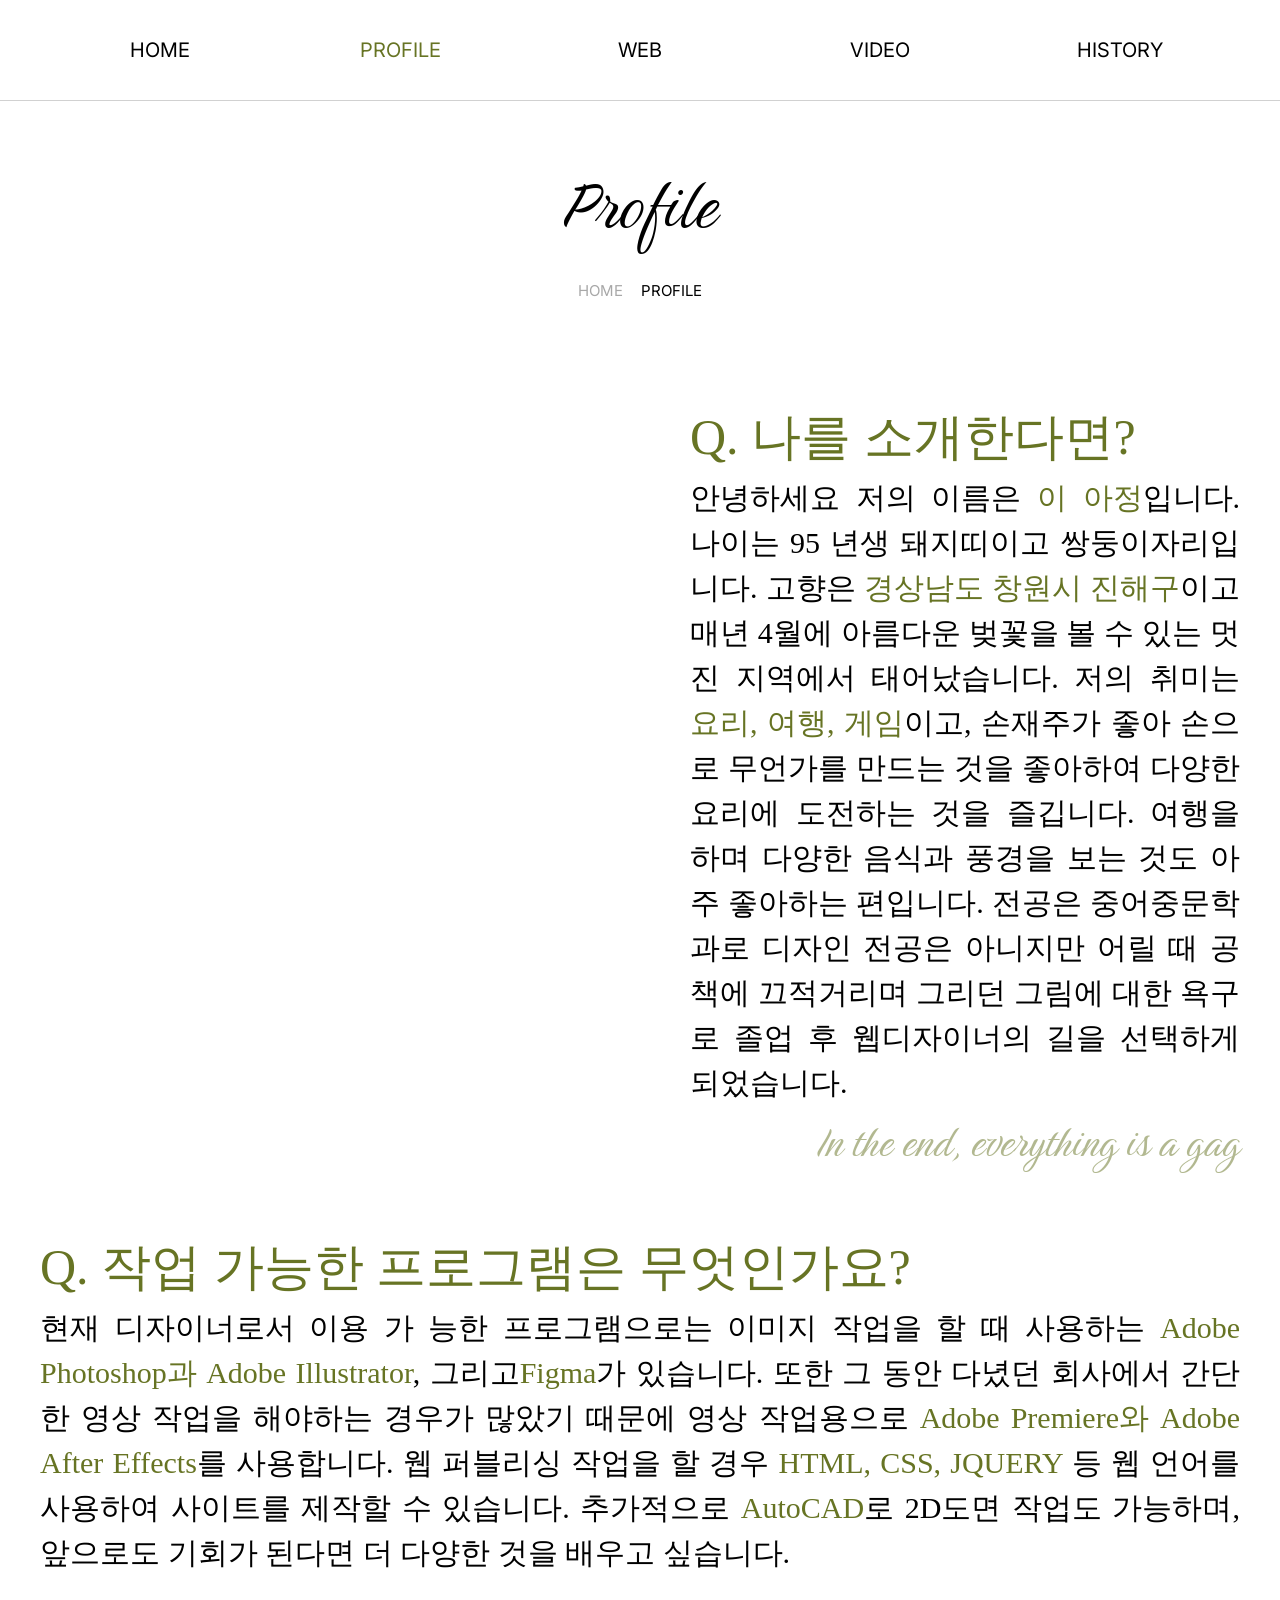
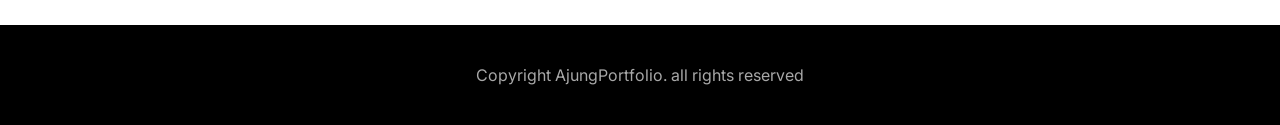
==== index.html @ 87594f95 "second commit" ====
<!DOCTYPE html>
<html lang="ko">

<head>
    <title>Ajung's portfolio_subpage</title>
    <meta charset="UTF-8">
    <meta name="viewport" content="width=device-width, initial-scale=1.0">

    <link rel="stylesheet" type="text/css" href="sub.css" />
    <link rel="stylesheet" href="slick/slick.css" />
    <link rel="stylesheet" href="slick/slick-theme.css" />

    <script src="jquery-3.6.3.min.js"></script>
    <script src="slick/slick.min.js"></script>
    <script src="main_js.js"></script>
</head>

<body>
    <header>
        <div class="sub_menu_wrap">
            <ul class="menu_bar">
                <li><a href="">HOME</a></li>
                <li class="on"><a href="">PROFILE</a></li>
                <li><a href="">WEB</a></li>
                <li><a href="">VIDEO</a></li>
                <li><a href="">HISTORY</a>
                    <ul class="sub_menu">
                        <li><a href="">Image</a></li>
                        <li><a href="">Web</a></li>
                        <li><a href="">History</a></li>
                    </ul>
                </li>
            </ul>
        </div>
    </header>
    <section>
        <div class="contents">
            <h1 class="sub_title">Profile</h1>
            <div class="location">
                <div class="location_home">
                    <a href="">HOME</a>
                </div>
                <div class="location_arrow"></div>
                <div class="location_tit">
                    <a href="">PROFILE</a>
                </div>
            </div>
            <div class="profile_content">
                <div class="profile_img"></div>
                <p><span class="profile_que">Q. 나를 소개한다면?</span><br>안녕하세요 저의 이름은 <span class="txt_green">이 아정</span>입니다. 나이는 95
                    년생 돼지띠이고 쌍둥이자리입니다. 고향은 <span class="txt_green">경상남도 창원시 진해구</span>이고 매년 4월에 아름다운 벚꽃을 볼 수 있는 멋진 지역에서 태어났습니다. 저의 취미는 <span class="txt_green">요리, 여행, 게임</span>이고, 손재주가 좋아 손으로 무언가를 만드는 것을 좋아하여 다양한 요리에 도전하는 것을 즐깁니다. 여행을 하며 다양한 음식과 풍경을 보는 것도 아주 좋아하는 편입니다. 전공은 중어중문학과로 디자인 전공은 아니지만 어릴 때 공책에 끄적거리며 그리던 그림에 대한 욕구로 졸업 후 웹디자이너의 길을 선택하게 되었습니다.<span class="cursive txt_green">In the end, everything is a gag</span></p>
            </div>
            <div class="profile_content">
                <p><span class="profile_que">Q. 작업 가능한 프로그램은 무엇인가요?</span><br>현재 디자이너로서 이용 가 능한 프로그램으로는 이미지 작업을 할 때 사용하는 <span class="txt_green">Adobe Photoshop과 Adobe Illustrator</span>, 그리고<span class="txt_green">Figma</span>가 있습니다. 또한 그 동안 다녔던 회사에서 간단한 영상 작업을 해야하는 경우가 많았기 때문에 영상 작업용으로 <span class="txt_green">Adobe Premiere와 Adobe After Effects</span>를 사용합니다. 웹 퍼블리싱 작업을 할 경우 <span class="txt_green">HTML, CSS, JQUERY</span> 등 웹 언어를 사용하여 사이트를 제작할 수 있습니다. 추가적으로 <span class="txt_green">AutoCAD</span>로 2D도면 작업도 가능하며, 앞으로도 기회가 된다면 더 다양한 것을 배우고 싶습니다.</p>
            </div>
        </div>
    </section>
    <footer>Copyright AjungPortfolio. all rights reserved</footer>
</body>

</html>
---- sub.css ----
@import url('https://fonts.googleapis.com/css2?family=Inter:wght@100;200;300;400;500;600;700;800;900&display=swap');
@import url('https://webfontworld.github.io/Cafe24Oneprettynight/Cafe24Oneprettynight.css');
@import url('https://fonts.googleapis.com/css2?family=Birthstone&display=swap');

*{margin: 0;padding: 0;}
ul,li{list-style: none;}
a{text-decoration: none;display: inline-block;color: #000;}
img{border: 0;}
body{font-family: "Inter";background: url(img/illust/sub_bg.png);text-align: center;}

/*scroll bar*/
body::-webkit-scrollbar {width: 5px;  /* 스크롤바의 너비 */}
body::-webkit-scrollbar-thumb {height: 30%; /* 스크롤바의 길이 */background: #677424; /* 스크롤바의 색상 */border-radius: 10px;}
body::-webkit-scrollbar-track {background: rgba(235, 240, 222);  /*스크롤바 뒷 배경 색상*/}

header{width: 100%;height: 100px;border-bottom: 0.5px solid #d1d1d1;text-align: center;background: #fff;}
header>.sub_menu_wrap{width: 1200px;height: 100%;line-height: 100px; display: inline-block;}
header>.sub_menu_wrap>.menu_bar>li{float: left;position: relative;}
header>.sub_menu_wrap>.menu_bar>li>a{width: 240px;height: 100px;color: #000;font-size: 20px;}
header>.sub_menu_wrap>.menu_bar>li>a:hover{font-weight: 400;color: #677424;}
header>.sub_menu_wrap>.menu_bar>.on>a{font-weight: 400;color: #677424;}

header>.sub_menu_wrap>.menu_bar>li>.sub_menu{position: absolute; width: 240px;border-radius: 30px;box-shadow: 10px 10px 8px #eee;transition-duration: 0.3s;background: #fff;display: none;}
header>.sub_menu_wrap>.menu_bar>li>.sub_menu>li{height: 60px;line-height: 60px;}
header>.sub_menu_wrap>.menu_bar>li>.sub_menu>li>a{line-height: 0;padding: 15px 0;}
header>.sub_menu_wrap>.menu_bar>li>.sub_menu>li>a:hover{border-bottom: 1px solid #000;}
header>.sub_menu_wrap>.menu_bar>li:nth-child(5)>a:hover ~ .sub_menu{display: block;}
header>.sub_menu_wrap>.menu_bar>li>.sub_menu:hover{display: block;}


section>.contents{width: 1200px;height: 100%; display: inline-block;}
section>.contents>.sub_title{font-family: 'Birthstone', cursive;font-size: 80px;font-weight: 400;margin-top: 50px;}
section>.contents>.location{margin: 20px 0 100px 0;}
section>.contents>.location>div{display: inline-block;font-size: 15px;}
section>.contents>.location>.location_home>a{color: #a8a8a8;}
section>.contents>.location>.location_arrow{width: 10px; height: 10px;background: url(img/illust/location_arrow.png) no-repeat;background-size: contain;background-position: center;}

section>.contents>.profile_content{width: 100%;height: 780px;position: relative;}
section>.contents>.profile_content>.profile_img{width: 600px;height: 780px;background:url(img/photo/sub_profile_img.png) no-repeat;background-size: cover;float: left;}
section>.contents>.profile_content>p{width: 600px;font-family: "Cafe24Oneprettynight";float: left;text-align: justify;font-size: 30px;line-height: 1.5;}
section>.contents>.profile_content>p:nth-child(2){padding-left: 50px;box-sizing: border-box;}
section>.contents>.profile_content>p>.profile_que{font-size: 50px;color: #677424;font-family: "Cafe24Oneprettynight";}

.txt_green{color:#677424;}
.cursive{font-family: 'Birthstone', cursive;font-size: 50px;}

section>.contents>.profile_content:nth-child(3)>p>.cursive{position: absolute;bottom: 0;right: 0;opacity: 0.5;}
section>.contents>.profile_content:nth-child(4){height: 100%;}
section>.contents>.profile_content:nth-child(4)>p{width: 100%;margin: 50px 0;}





footer{ width: 100%;height: 100px;background: #000;text-align: c
;color: #a8a8a8;line-height: 100px;}
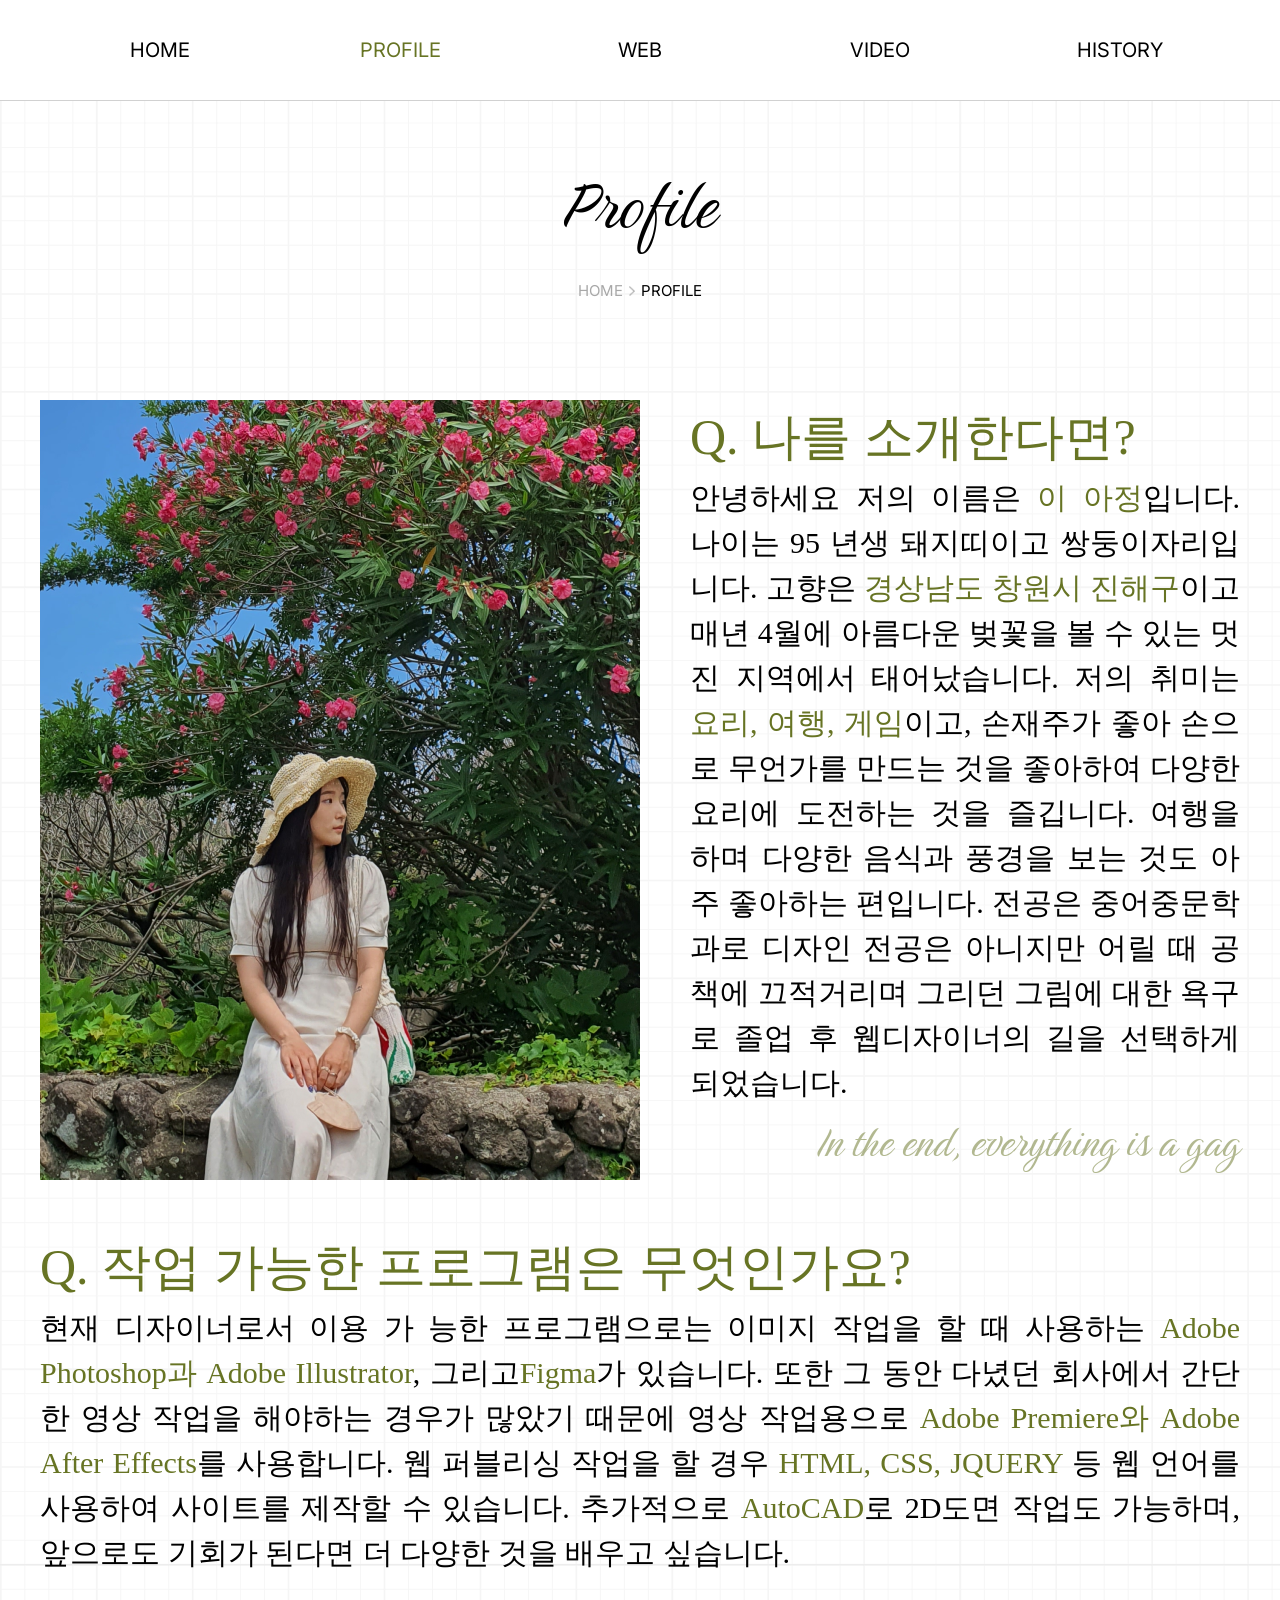
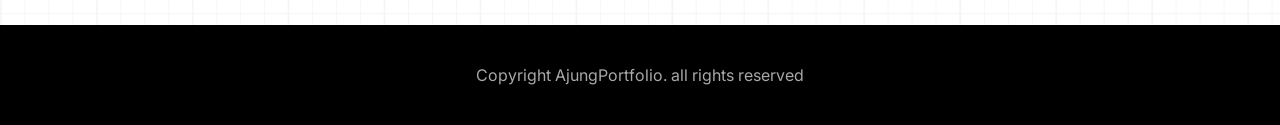
==== commit 24f5d2c8: "Add files via upload" ====
--- a/index.html
+++ b/index.html
@@ -1,61 +1,61 @@
-<!DOCTYPE html>
-<html lang="ko">
-
-<head>
-    <title>Ajung's portfolio_subpage</title>
-    <meta charset="UTF-8">
-    <meta name="viewport" content="width=device-width, initial-scale=1.0">
-
-    <link rel="stylesheet" type="text/css" href="sub.css" />
-    <link rel="stylesheet" href="slick/slick.css" />
-    <link rel="stylesheet" href="slick/slick-theme.css" />
-
-    <script src="jquery-3.6.3.min.js"></script>
-    <script src="slick/slick.min.js"></script>
-    <script src="main_js.js"></script>
-</head>
-
-<body>
-    <header>
-        <div class="sub_menu_wrap">
-            <ul class="menu_bar">
-                <li><a href="">HOME</a></li>
-                <li class="on"><a href="">PROFILE</a></li>
-                <li><a href="">WEB</a></li>
-                <li><a href="">VIDEO</a></li>
-                <li><a href="">HISTORY</a>
-                    <ul class="sub_menu">
-                        <li><a href="">Image</a></li>
-                        <li><a href="">Web</a></li>
-                        <li><a href="">History</a></li>
-                    </ul>
-                </li>
-            </ul>
-        </div>
-    </header>
-    <section>
-        <div class="contents">
-            <h1 class="sub_title">Profile</h1>
-            <div class="location">
-                <div class="location_home">
-                    <a href="">HOME</a>
-                </div>
-                <div class="location_arrow"></div>
-                <div class="location_tit">
-                    <a href="">PROFILE</a>
-                </div>
-            </div>
-            <div class="profile_content">
-                <div class="profile_img"></div>
-                <p><span class="profile_que">Q. 나를 소개한다면?</span><br>안녕하세요 저의 이름은 <span class="txt_green">이 아정</span>입니다. 나이는 95
-                    년생 돼지띠이고 쌍둥이자리입니다. 고향은 <span class="txt_green">경상남도 창원시 진해구</span>이고 매년 4월에 아름다운 벚꽃을 볼 수 있는 멋진 지역에서 태어났습니다. 저의 취미는 <span class="txt_green">요리, 여행, 게임</span>이고, 손재주가 좋아 손으로 무언가를 만드는 것을 좋아하여 다양한 요리에 도전하는 것을 즐깁니다. 여행을 하며 다양한 음식과 풍경을 보는 것도 아주 좋아하는 편입니다. 전공은 중어중문학과로 디자인 전공은 아니지만 어릴 때 공책에 끄적거리며 그리던 그림에 대한 욕구로 졸업 후 웹디자이너의 길을 선택하게 되었습니다.<span class="cursive txt_green">In the end, everything is a gag</span></p>
-            </div>
-            <div class="profile_content">
-                <p><span class="profile_que">Q. 작업 가능한 프로그램은 무엇인가요?</span><br>현재 디자이너로서 이용 가 능한 프로그램으로는 이미지 작업을 할 때 사용하는 <span class="txt_green">Adobe Photoshop과 Adobe Illustrator</span>, 그리고<span class="txt_green">Figma</span>가 있습니다. 또한 그 동안 다녔던 회사에서 간단한 영상 작업을 해야하는 경우가 많았기 때문에 영상 작업용으로 <span class="txt_green">Adobe Premiere와 Adobe After Effects</span>를 사용합니다. 웹 퍼블리싱 작업을 할 경우 <span class="txt_green">HTML, CSS, JQUERY</span> 등 웹 언어를 사용하여 사이트를 제작할 수 있습니다. 추가적으로 <span class="txt_green">AutoCAD</span>로 2D도면 작업도 가능하며, 앞으로도 기회가 된다면 더 다양한 것을 배우고 싶습니다.</p>
-            </div>
-        </div>
-    </section>
-    <footer>Copyright AjungPortfolio. all rights reserved</footer>
-</body>
-
-</html>
+<!DOCTYPE html>
+<html lang="ko">
+
+<head>
+    <title>Ajung's portfolio_subpage</title>
+    <meta charset="UTF-8">
+    <meta name="viewport" content="width=device-width, initial-scale=1.0">
+
+    <link rel="stylesheet" type="text/css" href="sub.css" />
+    <link rel="stylesheet" href="slick/slick.css" />
+    <link rel="stylesheet" href="slick/slick-theme.css" />
+
+    <script src="jquery-3.6.3.min.js"></script>
+    <script src="slick/slick.min.js"></script>
+    <script src="main_js.js"></script>
+</head>
+
+<body>
+    <header>
+        <div class="sub_menu_wrap">
+            <ul class="menu_bar">
+                <li><a href="https://ajungportfolio-main.netlify.app">HOME</a></li>
+                <li class="on"><a href="">PROFILE</a></li>
+                <li><a href="">WEB</a></li>
+                <li><a href="">VIDEO</a></li>
+                <li><a href="">HISTORY</a>
+                    <ul class="sub_menu">
+                        <li><a href="">Image</a></li>
+                        <li><a href="">Web</a></li>
+                        <li><a href="">History</a></li>
+                    </ul>
+                </li>
+            </ul>
+        </div>
+    </header>
+    <section>
+        <div class="contents">
+            <h1 class="sub_title">Profile</h1>
+            <div class="location">
+                <div class="location_home">
+                    <a href="">HOME</a>
+                </div>
+                <div class="location_arrow"></div>
+                <div class="location_tit">
+                    <a href="">PROFILE</a>
+                </div>
+            </div>
+            <div class="profile_content">
+                <div class="profile_img"></div>
+                <p><span class="profile_que">Q. 나를 소개한다면?</span><br>안녕하세요 저의 이름은 <span class="txt_green">이 아정</span>입니다. 나이는 95
+                    년생 돼지띠이고 쌍둥이자리입니다. 고향은 <span class="txt_green">경상남도 창원시 진해구</span>이고 매년 4월에 아름다운 벚꽃을 볼 수 있는 멋진 지역에서 태어났습니다. 저의 취미는 <span class="txt_green">요리, 여행, 게임</span>이고, 손재주가 좋아 손으로 무언가를 만드는 것을 좋아하여 다양한 요리에 도전하는 것을 즐깁니다. 여행을 하며 다양한 음식과 풍경을 보는 것도 아주 좋아하는 편입니다. 전공은 중어중문학과로 디자인 전공은 아니지만 어릴 때 공책에 끄적거리며 그리던 그림에 대한 욕구로 졸업 후 웹디자이너의 길을 선택하게 되었습니다.<span class="cursive txt_green">In the end, everything is a gag</span></p>
+            </div>
+            <div class="profile_content">
+                <p><span class="profile_que">Q. 작업 가능한 프로그램은 무엇인가요?</span><br>현재 디자이너로서 이용 가 능한 프로그램으로는 이미지 작업을 할 때 사용하는 <span class="txt_green">Adobe Photoshop과 Adobe Illustrator</span>, 그리고<span class="txt_green">Figma</span>가 있습니다. 또한 그 동안 다녔던 회사에서 간단한 영상 작업을 해야하는 경우가 많았기 때문에 영상 작업용으로 <span class="txt_green">Adobe Premiere와 Adobe After Effects</span>를 사용합니다. 웹 퍼블리싱 작업을 할 경우 <span class="txt_green">HTML, CSS, JQUERY</span> 등 웹 언어를 사용하여 사이트를 제작할 수 있습니다. 추가적으로 <span class="txt_green">AutoCAD</span>로 2D도면 작업도 가능하며, 앞으로도 기회가 된다면 더 다양한 것을 배우고 싶습니다.</p>
+            </div>
+        </div>
+    </section>
+    <footer>Copyright AjungPortfolio. all rights reserved</footer>
+</body>
+
+</html>
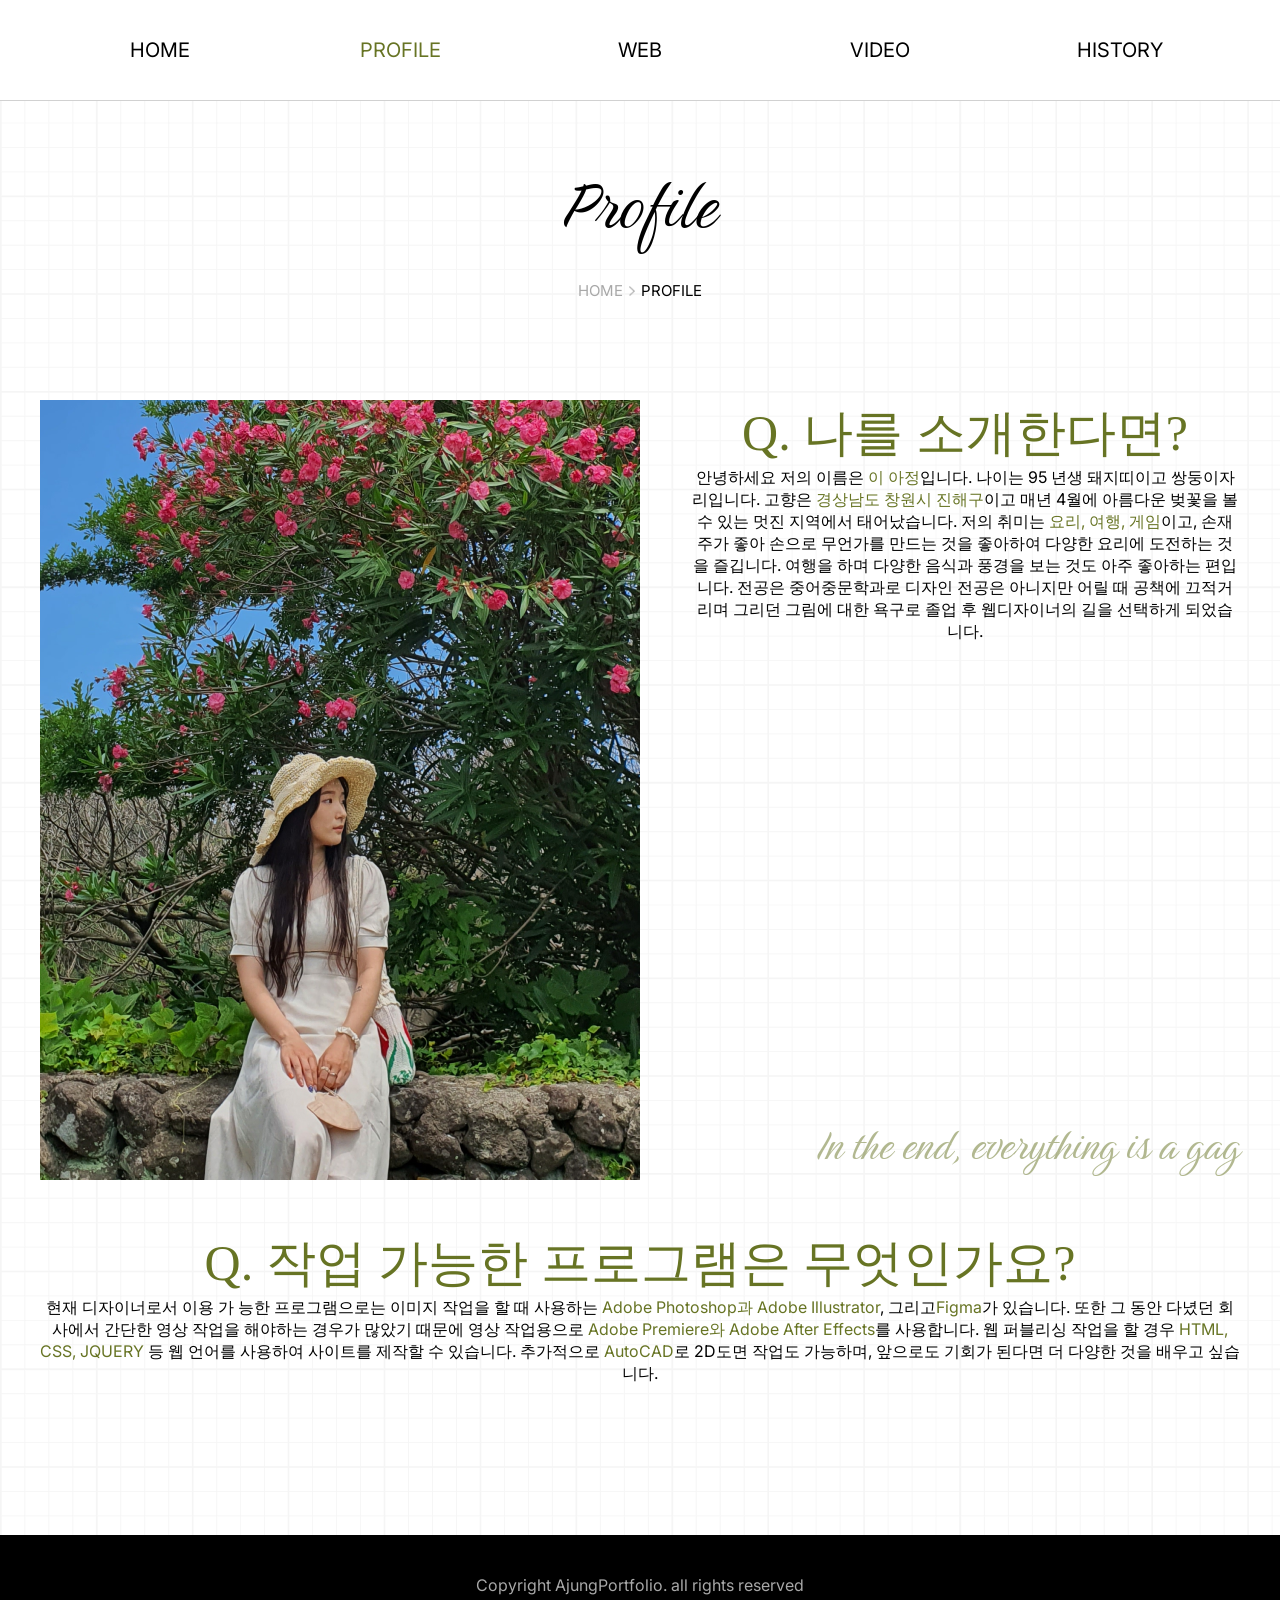
==== commit f6b30f27: "Add files via upload" ====
--- a/index.html
+++ b/index.html
@@ -20,14 +20,14 @@
         <div class="sub_menu_wrap">
             <ul class="menu_bar">
                 <li><a href="https://ajungportfolio-main.netlify.app">HOME</a></li>
-                <li class="on"><a href="">PROFILE</a></li>
-                <li><a href="">WEB</a></li>
-                <li><a href="">VIDEO</a></li>
-                <li><a href="">HISTORY</a>
+                <li class="on"><a href="https://ajungportfolio-sub-profile.netlify.app">PROFILE</a></li>
+                <li><a href="https://ajungportfolio-sub-web.netlify.app">WEB</a></li>
+                <li><a href="https://ajungportfolio-sub-video.netlify.app">VIDEO</a></li>
+                <li><a href="https://ajungportfolio-sub-history-img.netlify.app">HISTORY</a>
                     <ul class="sub_menu">
-                        <li><a href="">Image</a></li>
-                        <li><a href="">Web</a></li>
-                        <li><a href="">History</a></li>
+                        <li><a href="https://ajungportfolio-sub-history-img.netlify.app">Image</a></li>
+                        <li><a href="https://ajungportfolio-sub-history-web.netlify.app">Web</a></li>
+                        <li><a href="https://ajungportfolio-sub-history-video.netlify.app">Video</a></li>
                     </ul>
                 </li>
             </ul>
--- a/sub.css
+++ b/sub.css
@@ -1,56 +1,111 @@
-@import url('https://fonts.googleapis.com/css2?family=Inter:wght@100;200;300;400;500;600;700;800;900&display=swap');
-@import url('https://webfontworld.github.io/Cafe24Oneprettynight/Cafe24Oneprettynight.css');
-@import url('https://fonts.googleapis.com/css2?family=Birthstone&display=swap');
-
-*{margin: 0;padding: 0;}
-ul,li{list-style: none;}
-a{text-decoration: none;display: inline-block;color: #000;}
-img{border: 0;}
-body{font-family: "Inter";background: url(img/illust/sub_bg.png);text-align: center;}
-
-/*scroll bar*/
-body::-webkit-scrollbar {width: 5px;  /* 스크롤바의 너비 */}
-body::-webkit-scrollbar-thumb {height: 30%; /* 스크롤바의 길이 */background: #677424; /* 스크롤바의 색상 */border-radius: 10px;}
-body::-webkit-scrollbar-track {background: rgba(235, 240, 222);  /*스크롤바 뒷 배경 색상*/}
-
-header{width: 100%;height: 100px;border-bottom: 0.5px solid #d1d1d1;text-align: center;background: #fff;}
-header>.sub_menu_wrap{width: 1200px;height: 100%;line-height: 100px; display: inline-block;}
-header>.sub_menu_wrap>.menu_bar>li{float: left;position: relative;}
-header>.sub_menu_wrap>.menu_bar>li>a{width: 240px;height: 100px;color: #000;font-size: 20px;}
-header>.sub_menu_wrap>.menu_bar>li>a:hover{font-weight: 400;color: #677424;}
-header>.sub_menu_wrap>.menu_bar>.on>a{font-weight: 400;color: #677424;}
-
-header>.sub_menu_wrap>.menu_bar>li>.sub_menu{position: absolute; width: 240px;border-radius: 30px;box-shadow: 10px 10px 8px #eee;transition-duration: 0.3s;background: #fff;display: none;}
-header>.sub_menu_wrap>.menu_bar>li>.sub_menu>li{height: 60px;line-height: 60px;}
-header>.sub_menu_wrap>.menu_bar>li>.sub_menu>li>a{line-height: 0;padding: 15px 0;}
-header>.sub_menu_wrap>.menu_bar>li>.sub_menu>li>a:hover{border-bottom: 1px solid #000;}
-header>.sub_menu_wrap>.menu_bar>li:nth-child(5)>a:hover ~ .sub_menu{display: block;}
-header>.sub_menu_wrap>.menu_bar>li>.sub_menu:hover{display: block;}
-
-
-section>.contents{width: 1200px;height: 100%; display: inline-block;}
-section>.contents>.sub_title{font-family: 'Birthstone', cursive;font-size: 80px;font-weight: 400;margin-top: 50px;}
-section>.contents>.location{margin: 20px 0 100px 0;}
-section>.contents>.location>div{display: inline-block;font-size: 15px;}
-section>.contents>.location>.location_home>a{color: #a8a8a8;}
-section>.contents>.location>.location_arrow{width: 10px; height: 10px;background: url(img/illust/location_arrow.png) no-repeat;background-size: contain;background-position: center;}
-
-section>.contents>.profile_content{width: 100%;height: 780px;position: relative;}
-section>.contents>.profile_content>.profile_img{width: 600px;height: 780px;background:url(img/photo/sub_profile_img.png) no-repeat;background-size: cover;float: left;}
-section>.contents>.profile_content>p{width: 600px;font-family: "Cafe24Oneprettynight";float: left;text-align: justify;font-size: 30px;line-height: 1.5;}
-section>.contents>.profile_content>p:nth-child(2){padding-left: 50px;box-sizing: border-box;}
-section>.contents>.profile_content>p>.profile_que{font-size: 50px;color: #677424;font-family: "Cafe24Oneprettynight";}
-
-.txt_green{color:#677424;}
-.cursive{font-family: 'Birthstone', cursive;font-size: 50px;}
-
-section>.contents>.profile_content:nth-child(3)>p>.cursive{position: absolute;bottom: 0;right: 0;opacity: 0.5;}
-section>.contents>.profile_content:nth-child(4){height: 100%;}
-section>.contents>.profile_content:nth-child(4)>p{width: 100%;margin: 50px 0;}
-
-
-
-
-
-footer{ width: 100%;height: 100px;background: #000;text-align: c
-;color: #a8a8a8;line-height: 100px;}+@import url('https://fonts.googleapis.com/css2?family=Inter:wght@100;200;300;400;500;600;700;800;900&display=swap');
+@import url('https://webfontworld.github.io/Cafe24Oneprettynight/Cafe24Oneprettynight.css');
+@import url('https://fonts.googleapis.com/css2?family=Birthstone&display=swap');
+
+*{margin: 0;padding: 0;}
+ul,li{list-style: none;}
+a{text-decoration: none;display: inline-block;color: #000;}
+img{border: 0;}
+body{font-family: "Inter";background: url(../img/illust/sub_bg.png);text-align: center;}
+
+/*scroll bar*/
+body::-webkit-scrollbar {width: 5px;  /* 스크롤바의 너비 */}
+body::-webkit-scrollbar-thumb {height: 30%; /* 스크롤바의 길이 */background: #677424; /* 스크롤바의 색상 */border-radius: 10px;}
+body::-webkit-scrollbar-track {background: rgba(235, 240, 222);  /*스크롤바 뒷 배경 색상*/}
+
+header{width: 100%;height: 100px;border-bottom: 0.5px solid #d1d1d1;text-align: center;background: #fff;}
+header>.sub_menu_wrap{width: 1200px;height: 100%;line-height: 100px; display: inline-block;}
+header>.sub_menu_wrap>.menu_bar>li{float: left;position: relative;}
+header>.sub_menu_wrap>.menu_bar>li>a{width: 240px;height: 100px;color: #000;font-size: 20px;}
+header>.sub_menu_wrap>.menu_bar>li>a:hover{font-weight: 400;color: #677424;}
+header>.sub_menu_wrap>.menu_bar>.on>a{font-weight: 400;color: #677424;}
+
+header>.sub_menu_wrap>.menu_bar>li>.sub_menu{position: absolute; width: 240px;border-radius: 30px;box-shadow: 10px 10px 8px #eee;transition-duration: 0.3s;background: #fff;display: none;}
+header>.sub_menu_wrap>.menu_bar>li>.sub_menu>li{height: 60px;line-height: 60px;}
+header>.sub_menu_wrap>.menu_bar>li>.sub_menu>li>a{line-height: 0;padding: 15px 0;}
+header>.sub_menu_wrap>.menu_bar>li>.sub_menu>li>a:hover{border-bottom: 1px solid #000;}
+header>.sub_menu_wrap>.menu_bar>li:nth-child(5)>a:hover ~ .sub_menu{display: block;}
+header>.sub_menu_wrap>.menu_bar>li>.sub_menu:hover{display: block;}
+
+section{height: auto;min-height: 100%;padding-bottom: 100px;}
+section>.contents{width: 1200px;height: 100%; display: inline-block;}
+section>.contents>.sub_title{font-family: 'Birthstone', cursive;font-size: 80px;font-weight: 400;margin-top: 50px;}
+section>.contents>.location{margin: 20px 0 100px 0;}
+section>.contents>.location>div{display: inline-block;font-size: 15px;}
+section>.contents>.location>.location_home>a{color: #a8a8a8;}
+section>.contents>.location>.location_arrow{width: 10px; height: 10px;background: url(../img/illust/location_arrow.png) no-repeat;background-size: contain;background-position: center;}
+
+/*profile_content*/
+
+section>.contents>.profile_content{width: 100%;height: 780px;position: relative;}
+section>.contents>.profile_content>.profile_img{width: 600px;height: 780px;background:url(../img/photo/sub_profile_img.png) no-repeat;background-size: cover;float: left;}
+section>.contents>.profile_content>p{width: 600px;float: left;}
+section>.contents>.profile_content>p:nth-child(2){padding-left: 50px;box-sizing: border-box;}
+
+.font_style{font-family: "Cafe24Oneprettynight";font-size: 30px;line-height: 1.5;text-align: justify;}
+.profile_que{font-size: 50px;color: #677424;font-family: "Cafe24Oneprettynight";}
+.txt_green{color:#677424;}
+.cursive{font-family: 'Birthstone', cursive;font-size: 50px;}
+
+section>.contents>.profile_content:nth-child(3)>p>.cursive{position: absolute;bottom: 0;right: 0;opacity: 0.5;}
+section>.contents>.profile_content:nth-child(4){height: 100%;}
+section>.contents>.profile_content:nth-child(4)>p{width: 100%;margin: 50px 0;}
+
+/*profile_content end*/
+
+/*web_content*/
+section>.contents>.web_cont{width: 100%;margin-bottom: 50px;}
+section>.contents>.web_cont>div{width: 50%;margin-bottom: 100px; float: left;}
+section>.contents>.web_cont>.web_img{position: relative;}
+section>.contents>.web_cont>.web_img>img{width: 100%;box-shadow: 0px 0px 5px #a8a8a8;}
+section>.contents>.web_cont>.web_img::before{content: '';background: url(../img/illust/sub_web_masking.png) no-repeat;background-size: cover;background-size: cover;width: 280px;height: 75px;position: absolute;top: -60px;left: 130px;transform: rotate(351deg);}
+section>.contents>.web_cont>.web_txt>p{padding-left: 50px;height: 340px;}
+
+/*web_content end*/
+
+/*history_content*/
+section>.contents>.hist_contents{width: 100%;}
+section>.contents>.hist_contents>.gallery{display: inline-block;}
+section>.contents>.hist_contents>.gallery>li{width: 232px; float: left;margin-right: 10px;margin-bottom: 10px;border-radius: 10px;overflow: hidden;border: 1px solid #a8a8a8;box-sizing: border-box;}
+section>.contents>.hist_contents>.gallery>li:nth-child(5n){margin-right: 0;}
+section>.contents>.hist_contents>.gallery>li>.gallery_img{width: 100%;height: 232px;overflow: hidden;display: flex;
+    justify-content: center;position: relative;}
+section>.contents>.hist_contents>.gallery>li>.gallery_img::before{content: '';width: 232px;height: 232px;background: url(../img/illust/history_h.png);position: absolute;top: 0;left: 0;display: none;}
+section>.contents>.hist_contents>.gallery>li>.gallery_img:hover::before{display: block;}
+section>.contents>.hist_contents>.gallery>li>.gallery_img>img{width: 100%; height: 100%; object-fit: cover;}
+section>.contents>.hist_contents>.gallery>li>.gallery_cont{width:100%;padding: 10px 0;background: #fff;border-top: 1px solid #a8a8a8;}
+section>.contents>.hist_contents>.gallery>li>.gallery_cont>.g_tit{font-size: 20px;font-family: "Cafe24Oneprettynight";}
+section>.contents>.hist_contents>.gallery>li>.gallery_cont>.g_sub{font-size: 10px;color: #a8a8a8;font-family: "Inter";margin-top: 5px;}
+
+/*history_content end*/
+
+/*video_content*/
+section>.contents>.video_capture{width: 100%;}
+section>.contents>.video_capture>img{width: 100%;}
+section>.contents>.video_txt{margin-bottom: 100px;}
+section>.contents>.video_txt>.font_style{margin-top: 50px;}
+
+footer{ width: 100%;height: 100px;background: #000;text-align: center;color: #a8a8a8;line-height: 100px;position: relative;}
+
+@media all and (max-width:759px){
+    html, body {max-width: 100%;overflow-x: hidden;}
+    header>.sub_menu_wrap>.menu_bar>li>a{width: 97px;}
+    header>.sub_menu_wrap>.menu_bar>li>.sub_menu{width: 97px;}
+    
+    section>.contents{width: 100%;}
+    section>.contents>.profile_content>p:nth-child(2){padding-left: 0;padding: 20px;}
+    section>.contents>.profile_content>.profile_img{width: 100%;}
+    section>.contents>.profile_content>p{width: 100%;}
+    section>.contents>.profile_content:nth-child(4)>p{padding: 20px;box-sizing: border-box;margin: 0;}
+    
+    section>.contents>.web_cont>div{width: 100%;margin-bottom: 0;}
+    section>.contents>.web_cont>.web_img::before{width: 220px;
+    height: 59px;top: -40px;}
+    section>.contents>.web_cont>.web_txt>p{padding-left: 0;padding: 20px;height: auto;}
+    .profile_que{font-size: 40px;}
+    section>.contents>.video_txt>.font_style{padding: 20px;}
+    
+    section>.contents>.hist_contents>.gallery>li:nth-child(2n){margin-right: 0;}
+    section>.contents>.hist_contents>.gallery>li:nth-child(5n){margin-right: 10px;}
+    section>.contents>.hist_contents>.gallery>li:nth-child(2n+1){margin-left: 10px;}
+}
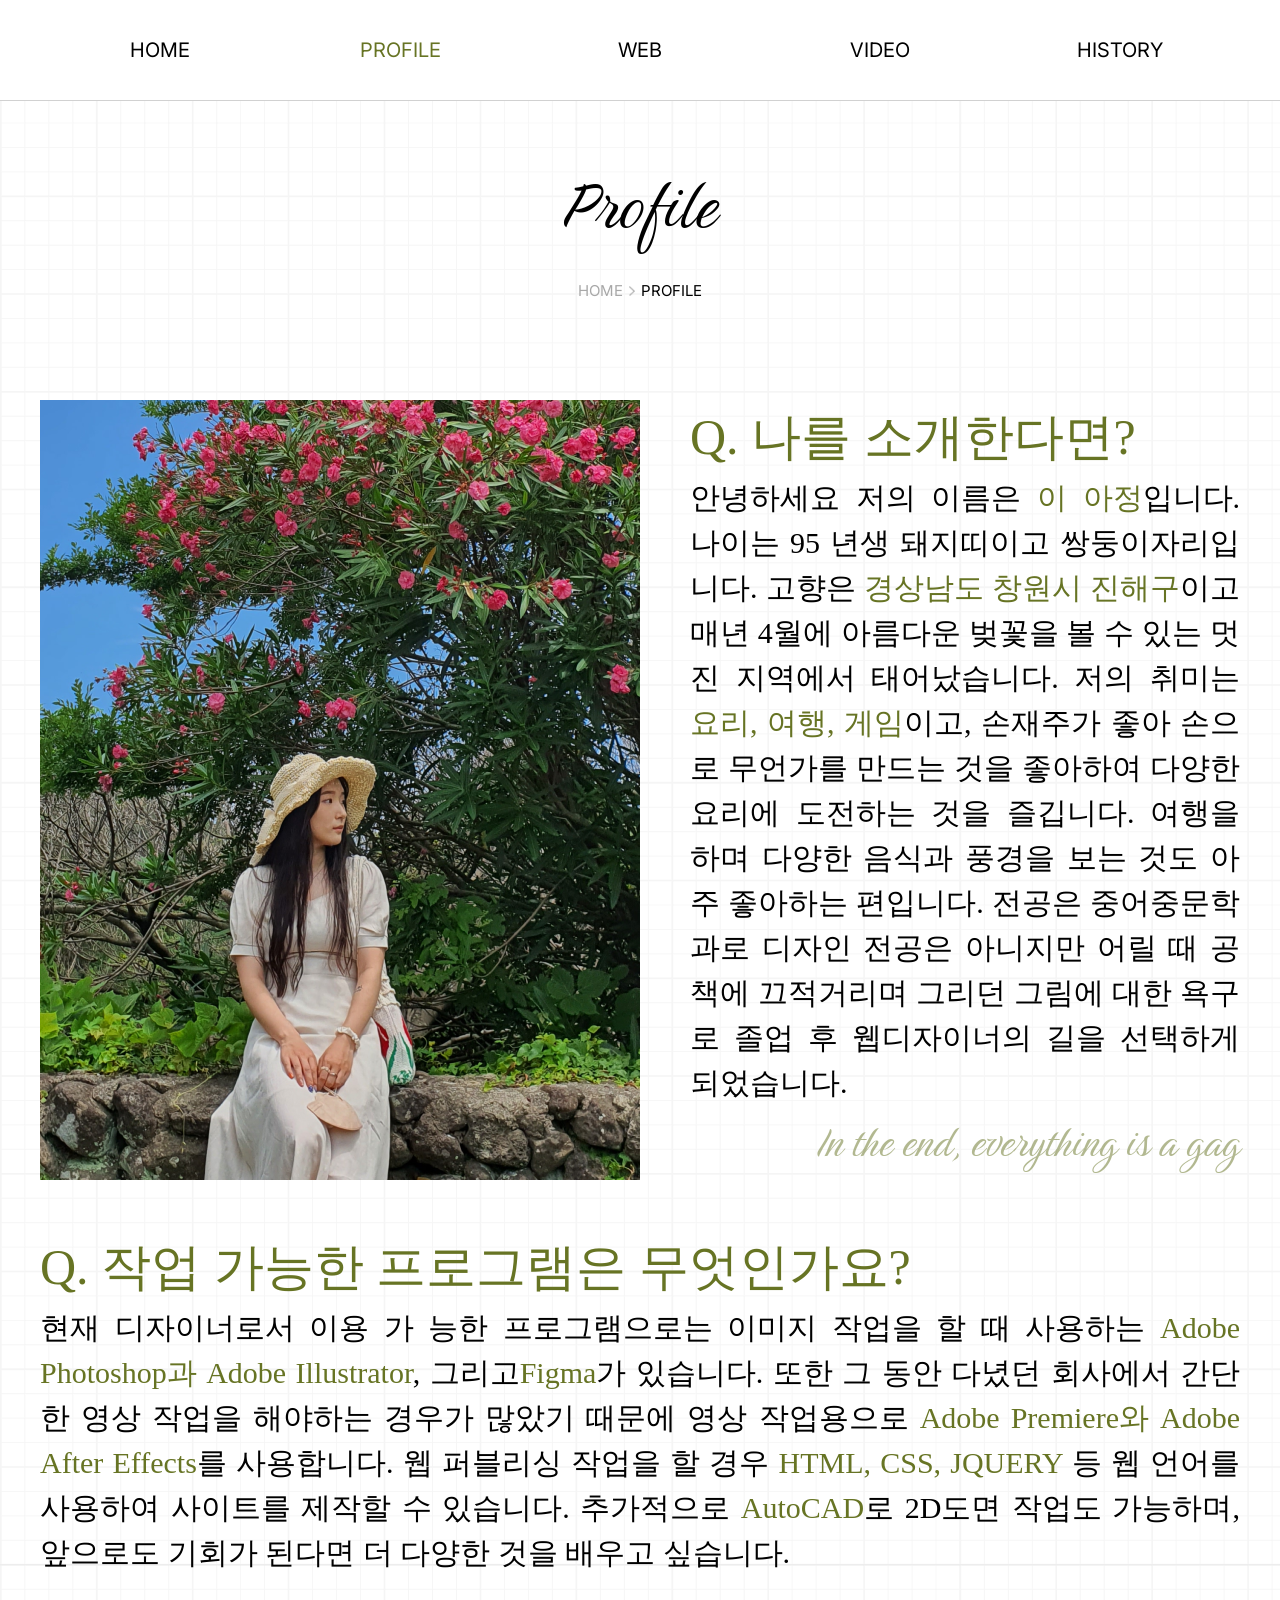
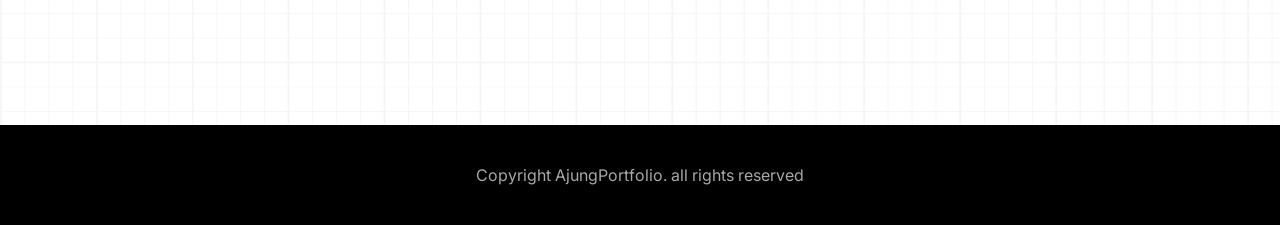
==== commit 233df4b6: "Add files via upload" ====
--- a/index.html
+++ b/index.html
@@ -4,15 +4,14 @@
 <head>
     <title>Ajung's portfolio_subpage</title>
     <meta charset="UTF-8">
-    <meta name="viewport" content="width=device-width, initial-scale=1.0">
+    <meta name="viewport" content="width=device-width, initial-scale=1.0,maximum-scale=1,minimum-scale=1">
 
     <link rel="stylesheet" type="text/css" href="sub.css" />
     <link rel="stylesheet" href="slick/slick.css" />
     <link rel="stylesheet" href="slick/slick-theme.css" />
 
     <script src="jquery-3.6.3.min.js"></script>
-    <script src="slick/slick.min.js"></script>
-    <script src="main_js.js"></script>
+    <script src="sub.js"></script>
 </head>
 
 <body>
@@ -23,12 +22,47 @@
                 <li class="on"><a href="https://ajungportfolio-sub-profile.netlify.app">PROFILE</a></li>
                 <li><a href="https://ajungportfolio-sub-web.netlify.app">WEB</a></li>
                 <li><a href="https://ajungportfolio-sub-video.netlify.app">VIDEO</a></li>
-                <li><a href="https://ajungportfolio-sub-history-img.netlify.app">HISTORY</a>
+                <li><a href="#">HISTORY</a>
                     <ul class="sub_menu">
                         <li><a href="https://ajungportfolio-sub-history-img.netlify.app">Image</a></li>
                         <li><a href="https://ajungportfolio-sub-history-web.netlify.app">Web</a></li>
                         <li><a href="https://ajungportfolio-sub-history-video.netlify.app">Video</a></li>
                     </ul>
+                </li>
+            </ul>
+        </div>
+        <div class="m_menu_wrap">
+            <div class="menu_btn">
+                <a href="#" class="menu-trigger">
+                    <span></span>
+                    <span></span>
+                    <span></span>
+                </a>
+            </div>
+            <ul class="m_menu">
+                <li>
+                    <a href="https://ajungportfolio-main.netlify.app">HOME</a>
+                </li>
+                <li>
+                    <a href="https://ajungportfolio-sub-profile.netlify.app">PROFILE</a>
+                </li>
+                <li>
+                    <a href="https://ajungportfolio-sub-web.netlify.app">WEB</a>
+                </li>
+                <li>
+                    <a href="https://ajungportfolio-sub-video.netlify.app">VIDEO</a>
+                </li>
+                <li>
+                    <a href="https://ajungportfolio-sub-history-img.netlify.app">HISTORY</a>
+                </li>
+                <li>
+                    <a href="https://ajungportfolio-sub-history-img.netlify.app">Image</a>
+                </li>
+                <li>
+                    <a href="https://ajungportfolio-sub-history-web.netlify.app">Web</a>
+                </li>
+                <li>
+                    <a href="https://ajungportfolio-sub-history-video.netlify.app">Video</a>
                 </li>
             </ul>
         </div>
@@ -38,20 +72,20 @@
             <h1 class="sub_title">Profile</h1>
             <div class="location">
                 <div class="location_home">
-                    <a href="">HOME</a>
+                    <a href="https://ajungportfolio-main.netlify.app">HOME</a>
                 </div>
                 <div class="location_arrow"></div>
                 <div class="location_tit">
-                    <a href="">PROFILE</a>
+                    <a href="https://ajungportfolio-sub-profile.netlify.app">PROFILE</a>
                 </div>
             </div>
             <div class="profile_content">
                 <div class="profile_img"></div>
-                <p><span class="profile_que">Q. 나를 소개한다면?</span><br>안녕하세요 저의 이름은 <span class="txt_green">이 아정</span>입니다. 나이는 95
+                <p class="font_style"><span class="profile_que">Q. 나를 소개한다면?</span><br>안녕하세요 저의 이름은 <span class="txt_green">이 아정</span>입니다. 나이는 95
                     년생 돼지띠이고 쌍둥이자리입니다. 고향은 <span class="txt_green">경상남도 창원시 진해구</span>이고 매년 4월에 아름다운 벚꽃을 볼 수 있는 멋진 지역에서 태어났습니다. 저의 취미는 <span class="txt_green">요리, 여행, 게임</span>이고, 손재주가 좋아 손으로 무언가를 만드는 것을 좋아하여 다양한 요리에 도전하는 것을 즐깁니다. 여행을 하며 다양한 음식과 풍경을 보는 것도 아주 좋아하는 편입니다. 전공은 중어중문학과로 디자인 전공은 아니지만 어릴 때 공책에 끄적거리며 그리던 그림에 대한 욕구로 졸업 후 웹디자이너의 길을 선택하게 되었습니다.<span class="cursive txt_green">In the end, everything is a gag</span></p>
             </div>
             <div class="profile_content">
-                <p><span class="profile_que">Q. 작업 가능한 프로그램은 무엇인가요?</span><br>현재 디자이너로서 이용 가 능한 프로그램으로는 이미지 작업을 할 때 사용하는 <span class="txt_green">Adobe Photoshop과 Adobe Illustrator</span>, 그리고<span class="txt_green">Figma</span>가 있습니다. 또한 그 동안 다녔던 회사에서 간단한 영상 작업을 해야하는 경우가 많았기 때문에 영상 작업용으로 <span class="txt_green">Adobe Premiere와 Adobe After Effects</span>를 사용합니다. 웹 퍼블리싱 작업을 할 경우 <span class="txt_green">HTML, CSS, JQUERY</span> 등 웹 언어를 사용하여 사이트를 제작할 수 있습니다. 추가적으로 <span class="txt_green">AutoCAD</span>로 2D도면 작업도 가능하며, 앞으로도 기회가 된다면 더 다양한 것을 배우고 싶습니다.</p>
+                <p class="font_style"><span class="profile_que">Q. 작업 가능한 프로그램은 무엇인가요?</span><br>현재 디자이너로서 이용 가 능한 프로그램으로는 이미지 작업을 할 때 사용하는 <span class="txt_green">Adobe Photoshop과 Adobe Illustrator</span>, 그리고<span class="txt_green">Figma</span>가 있습니다. 또한 그 동안 다녔던 회사에서 간단한 영상 작업을 해야하는 경우가 많았기 때문에 영상 작업용으로 <span class="txt_green">Adobe Premiere와 Adobe After Effects</span>를 사용합니다. 웹 퍼블리싱 작업을 할 경우 <span class="txt_green">HTML, CSS, JQUERY</span> 등 웹 언어를 사용하여 사이트를 제작할 수 있습니다. 추가적으로 <span class="txt_green">AutoCAD</span>로 2D도면 작업도 가능하며, 앞으로도 기회가 된다면 더 다양한 것을 배우고 싶습니다.</p>
             </div>
         </div>
     </section>
--- a/sub.css
+++ b/sub.css
@@ -6,7 +6,7 @@
 ul,li{list-style: none;}
 a{text-decoration: none;display: inline-block;color: #000;}
 img{border: 0;}
-body{font-family: "Inter";background: url(../img/illust/sub_bg.png);text-align: center;}
+body{font-family: "Inter";background: url(img/illust/sub_bg.png);text-align: center;}
 
 /*scroll bar*/
 body::-webkit-scrollbar {width: 5px;  /* 스크롤바의 너비 */}
@@ -27,18 +27,38 @@
 header>.sub_menu_wrap>.menu_bar>li:nth-child(5)>a:hover ~ .sub_menu{display: block;}
 header>.sub_menu_wrap>.menu_bar>li>.sub_menu:hover{display: block;}
 
+/*mobile menu*/
+.m_menu_wrap{height: 50px;display: none;}
+.m_menu_wrap>.menu_btn{text-align: center;padding: 15px 0;}
+.menu-trigger,.menu-trigger span{display: inline-block;transition : all .4s;box-sizing : border-box;}
+.menu-trigger{position : relative;width : 30px;height : 20px;}
+.menu-trigger>span {position : absolute;left : 0;width : 100%; height:1px; background-color: #677424;}
+.menu-trigger>span:nth-child(1) {top : 0;}
+.menu-trigger>span:nth-child(2) {top : 9px;}
+.menu-trigger>span:nth-child(3) {bottom : 0;}
+.menu-trigger.active span:nth-child(1){transform : translateY(9px) rotate (-45deg);transform : translateY(9px) rotate(-45deg);}
+.menu-trigger.active span:nth-child(2){opacity : 0;}
+.menu-trigger.active span:nth-child(3){transform : translateY(-9px) rotate (45deg);transform : translateY(-9px) rotate(45deg);}
+.m_menu{position: relative;z-index: 99999;top: -3px;display: none;}
+.m_menu>li{width: 100%;height: 50px;line-height: 50px; text-align: center;background-color: #fff;border-bottom: 1px solid #eee;box-sizing: border-box;}
+.m_menu>li:nth-child(6),header>.m_menu_wrap>.m_menu>li:nth-child(7),header>.m_menu_wrap>.m_menu>li:nth-child(8){background-color: #eee;}
+.m_menu>li:hover{background-color:#677424; }
+.m_menu>li:hover>a{color: #fff;}
+    
+
+
 section{height: auto;min-height: 100%;padding-bottom: 100px;}
 section>.contents{width: 1200px;height: 100%; display: inline-block;}
 section>.contents>.sub_title{font-family: 'Birthstone', cursive;font-size: 80px;font-weight: 400;margin-top: 50px;}
 section>.contents>.location{margin: 20px 0 100px 0;}
 section>.contents>.location>div{display: inline-block;font-size: 15px;}
 section>.contents>.location>.location_home>a{color: #a8a8a8;}
-section>.contents>.location>.location_arrow{width: 10px; height: 10px;background: url(../img/illust/location_arrow.png) no-repeat;background-size: contain;background-position: center;}
+section>.contents>.location>.location_arrow{width: 10px; height: 10px;background: url(img/illust/location_arrow.png) no-repeat;background-size: contain;background-position: center;}
 
 /*profile_content*/
 
 section>.contents>.profile_content{width: 100%;height: 780px;position: relative;}
-section>.contents>.profile_content>.profile_img{width: 600px;height: 780px;background:url(../img/photo/sub_profile_img.png) no-repeat;background-size: cover;float: left;}
+section>.contents>.profile_content>.profile_img{width: 600px;height: 780px;background:url(img/photo/sub_profile_img.png) no-repeat;background-size: cover;float: left;}
 section>.contents>.profile_content>p{width: 600px;float: left;}
 section>.contents>.profile_content>p:nth-child(2){padding-left: 50px;box-sizing: border-box;}
 
@@ -58,7 +78,7 @@
 section>.contents>.web_cont>div{width: 50%;margin-bottom: 100px; float: left;}
 section>.contents>.web_cont>.web_img{position: relative;}
 section>.contents>.web_cont>.web_img>img{width: 100%;box-shadow: 0px 0px 5px #a8a8a8;}
-section>.contents>.web_cont>.web_img::before{content: '';background: url(../img/illust/sub_web_masking.png) no-repeat;background-size: cover;background-size: cover;width: 280px;height: 75px;position: absolute;top: -60px;left: 130px;transform: rotate(351deg);}
+section>.contents>.web_cont>.web_img::before{content: '';background: url(img/illust/sub_web_masking.png) no-repeat;background-size: cover;background-size: cover;width: 280px;height: 75px;position: absolute;top: -60px;left: 130px;transform: rotate(351deg);}
 section>.contents>.web_cont>.web_txt>p{padding-left: 50px;height: 340px;}
 
 /*web_content end*/
@@ -70,7 +90,7 @@
 section>.contents>.hist_contents>.gallery>li:nth-child(5n){margin-right: 0;}
 section>.contents>.hist_contents>.gallery>li>.gallery_img{width: 100%;height: 232px;overflow: hidden;display: flex;
     justify-content: center;position: relative;}
-section>.contents>.hist_contents>.gallery>li>.gallery_img::before{content: '';width: 232px;height: 232px;background: url(../img/illust/history_h.png);position: absolute;top: 0;left: 0;display: none;}
+section>.contents>.hist_contents>.gallery>li>.gallery_img::before{content: '';width: 232px;height: 232px;background: url(img/illust/history_h.png);position: absolute;top: 0;left: 0;display: none;}
 section>.contents>.hist_contents>.gallery>li>.gallery_img:hover::before{display: block;}
 section>.contents>.hist_contents>.gallery>li>.gallery_img>img{width: 100%; height: 100%; object-fit: cover;}
 section>.contents>.hist_contents>.gallery>li>.gallery_cont{width:100%;padding: 10px 0;background: #fff;border-top: 1px solid #a8a8a8;}
@@ -89,23 +109,33 @@
 
 @media all and (max-width:759px){
     html, body {max-width: 100%;overflow-x: hidden;}
-    header>.sub_menu_wrap>.menu_bar>li>a{width: 97px;}
-    header>.sub_menu_wrap>.menu_bar>li>.sub_menu{width: 97px;}
+    header{height: 50px;}
+    header>.sub_menu_wrap{display: none;}
+    header>.m_menu_wrap{display: block;}
     
     section>.contents{width: 100%;}
     section>.contents>.profile_content>p:nth-child(2){padding-left: 0;padding: 20px;}
     section>.contents>.profile_content>.profile_img{width: 100%;}
-    section>.contents>.profile_content>p{width: 100%;}
+    section>.contents>.profile_content>p{width: 100%;font-size: 20px;}
+    section>.contents>.profile_content>p>.profile_que{font-size: 35px;}
     section>.contents>.profile_content:nth-child(4)>p{padding: 20px;box-sizing: border-box;margin: 0;}
+    section>.contents>.profile_content:nth-child(3)>p>.cursive{display: none;}
     
     section>.contents>.web_cont>div{width: 100%;margin-bottom: 0;}
-    section>.contents>.web_cont>.web_img::before{width: 220px;
-    height: 59px;top: -40px;}
-    section>.contents>.web_cont>.web_txt>p{padding-left: 0;padding: 20px;height: auto;}
-    .profile_que{font-size: 40px;}
-    section>.contents>.video_txt>.font_style{padding: 20px;}
+    section>.contents>.web_cont>.web_img::before{width: 160px;
+    height: 43px;top: -30px;left: 100px;}
+    section>.contents>.web_cont>.web_txt>p{padding-left: 0;padding: 20px;height: auto;font-size: 20px;}
+    .profile_que{font-size: 35px;}
+    section>.contents>.video_txt>.font_style{padding: 20px;margin: 0;}
+    section>.contents>.video_txt>.font_style:nth-child(1){padding-bottom: 0;}
+    section>.contents>.video_txt>p{font-size: 20px;}
+    section>.contents>.video_txt>p>.profile_que{font-size: 30px;}
     
-    section>.contents>.hist_contents>.gallery>li:nth-child(2n){margin-right: 0;}
+    section>.contents>.hist_contents>.gallery>li{width: 166px;margin:0;margin-bottom: 10px;}
+    section>.contents>.hist_contents>.gallery>li:nth-child(2n){margin-left: 10px;}
+    section>.contents>.hist_contents>.gallery>li:nth-child(2n+1){margin-left: 10px;}
+    section>.contents>.hist_contents>.gallery>li>.gallery_img{height: 166px;}
+  /*  section>.contents>.hist_contents>.gallery>li:nth-child(2n){margin-right: 0;}
     section>.contents>.hist_contents>.gallery>li:nth-child(5n){margin-right: 10px;}
-    section>.contents>.hist_contents>.gallery>li:nth-child(2n+1){margin-left: 10px;}
+    section>.contents>.hist_contents>.gallery>li:nth-child(2n+1){margin-left: 10px;}*/ section>.contents>.hist_contents>.gallery>li>.gallery_cont>.g_tit{font-size: 15px;}
 }
